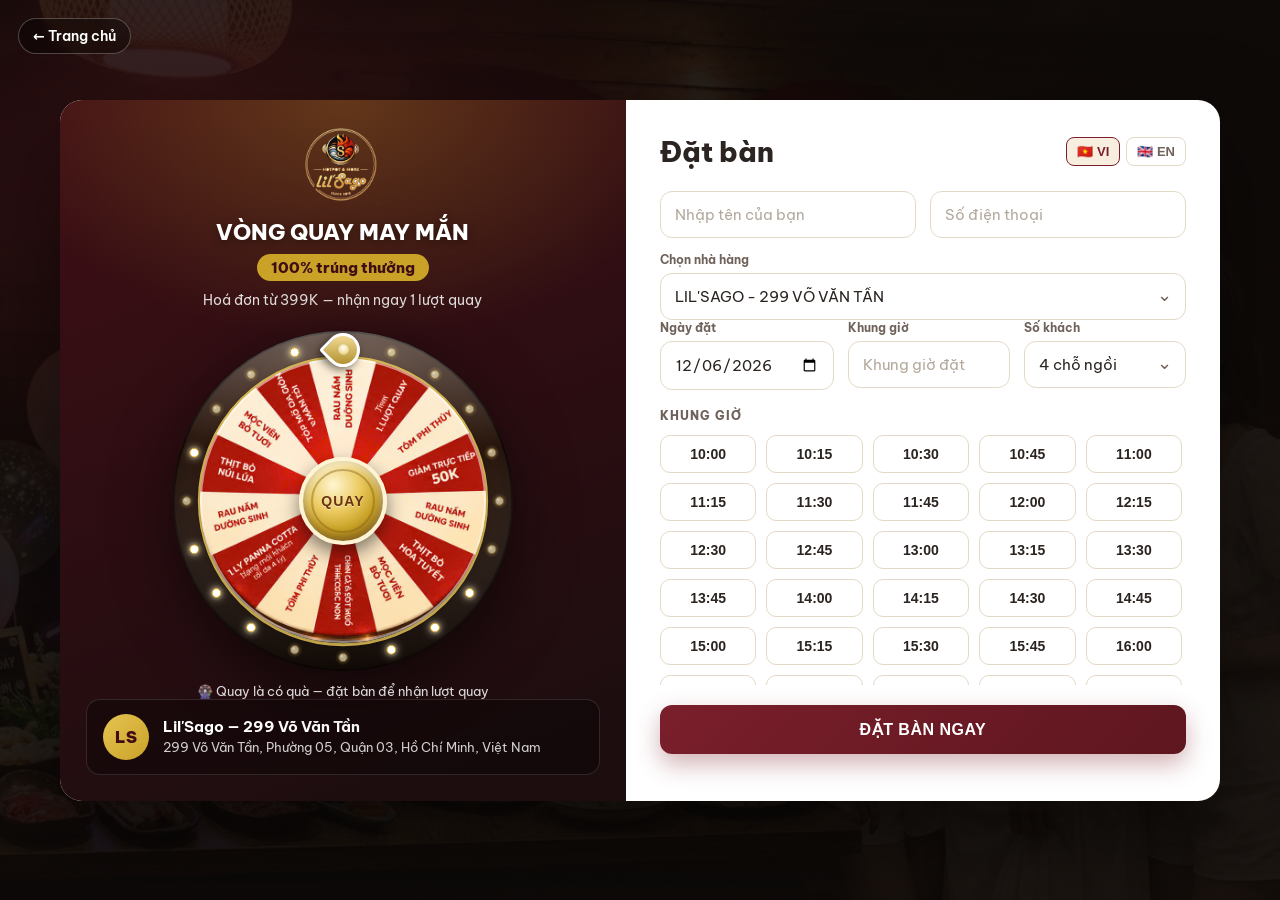
==== dat-ban.html @ 53afe204 "Initial commit: Lil'Sago Hotpot & More website Landing page + booking page (lucky wheel, time slots)" ====
<!DOCTYPE html>
<html lang="vi">
<head>
  <meta charset="UTF-8" />
  <meta name="viewport" content="width=device-width, initial-scale=1.0" />
  <meta name="description" content="Đặt bàn Lil'Sago · Hotpot & More — 299 Võ Văn Tần, Quận 3, TP.HCM. Chọn khung giờ, số khách và quay vòng quay may mắn nhận ưu đãi." />
  <title>Đặt bàn — Lil'Sago · Hotpot &amp; More</title>
  <link rel="preconnect" href="https://fonts.googleapis.com" />
  <link rel="preconnect" href="https://fonts.gstatic.com" crossorigin />
  <link href="https://fonts.googleapis.com/css2?family=Be+Vietnam+Pro:wght@400;500;600;700;800;900&display=swap" rel="stylesheet" />
  <link rel="stylesheet" href="css/booking.css?v=2" />
</head>
<body>
  <div class="bg"></div>
  <div class="bg__overlay"></div>

  <a href="index.html" class="back-home" aria-label="Về trang chủ">← Trang chủ</a>

  <main class="bpage">
    <section class="bmodal" data-i18n-scope>
      <!-- ============ PANEL TRÁI: ƯU ĐÃI + VÒNG QUAY ============ -->
      <div class="bm-left">
        <div class="promo-banner">
          <div class="promo-banner__logo">
            <img src="assets/img/logo.png?v=3" alt="Lil'Sago" class="brand-logo"
                 onerror="this.style.display='none';this.nextElementSibling.style.display='flex'" />
            <span class="promo-banner__logo-fb">Lil'Sago<small>SINCE 2015</small></span>
          </div>
          <h2 class="promo-banner__title" data-i18n="promoTitle">VÒNG QUAY MAY MẮN</h2>
          <div class="promo-banner__badge" data-i18n="promoBadge">100% trúng thưởng</div>
          <p class="promo-banner__sub" data-i18n="promoSub">Hoá đơn từ 399K — nhận ngay 1 lượt quay</p>
        </div>

        <div class="wheel-wrap">
          <div class="wheel-frame" id="wheelFrame" aria-hidden="true"><!-- khung + bóng đèn (tĩnh) --></div>
          <div class="wheel" id="wheel"><!-- SVG bánh xe (quay) --></div>
          <div class="wheel-pointer" aria-hidden="true"></div>
          <button class="wheel-hub" id="spinBtn" aria-label="Quay">
            <span data-i18n="spin">QUAY</span>
          </button>
        </div>
        <p class="wheel-caption" data-i18n="wheelCaption">🎡 Vòng quay điều kỳ — đặt bàn để nhận lượt quay</p>
        <p class="wheel-result" id="wheelResult" hidden></p>

        <div class="bm-restaurant">
          <div class="bm-restaurant__logo">LS</div>
          <div class="bm-restaurant__info">
            <h3>Lil'Sago — 299 Võ Văn Tần</h3>
            <p>299 Võ Văn Tần, Phường 05, Quận 03, Hồ Chí Minh, Việt Nam</p>
          </div>
        </div>
      </div>

      <!-- ============ PANEL PHẢI: FORM ============ -->
      <div class="bm-right">
        <div class="bm-right__head">
          <h1 data-i18n="bookTitle">Đặt bàn</h1>
          <div class="lang-toggle" id="langToggle">
            <button class="lang is-active" data-lang="vi">🇻🇳 VI</button>
            <button class="lang" data-lang="en">🇬🇧 EN</button>
          </div>
        </div>

        <form id="bookForm" novalidate>
          <div class="brow">
            <div class="bfield">
              <input type="text" id="fName" name="name" placeholder="Nhập tên của bạn" data-i18n-ph="phName" required />
            </div>
            <div class="bfield">
              <input type="tel" id="fPhone" name="phone" placeholder="Số điện thoại" data-i18n-ph="phPhone" required />
            </div>
          </div>

          <div class="bfield">
            <label class="blabel" data-i18n="lblRestaurant">Chọn nhà hàng</label>
            <div class="bselect">
              <select id="fRestaurant" name="restaurant">
                <option>LIL'SAGO - 299 VÕ VĂN TẦN</option>
              </select>
            </div>
          </div>

          <div class="brow brow--3">
            <div class="bfield">
              <label class="blabel" data-i18n="lblDate">Ngày đặt</label>
              <input type="date" id="fDate" name="date" />
            </div>
            <div class="bfield">
              <label class="blabel" data-i18n="lblTime">Khung giờ</label>
              <input type="text" id="fTime" name="time" placeholder="Khung giờ đặt" data-i18n-ph="phTime" readonly />
            </div>
            <div class="bfield">
              <label class="blabel" data-i18n="lblGuests">Số khách</label>
              <div class="bselect">
                <select id="fGuests" name="guests"><!-- options by JS --></select>
              </div>
            </div>
          </div>

          <p class="slots-title" data-i18n="slotsTitle">KHUNG GIỜ</p>
          <div class="slots" id="slots"><!-- time slots by JS --></div>

          <button type="submit" class="btn-book" id="submitBtn" data-i18n="submit">ĐẶT BÀN NGAY</button>
          <p class="book-msg" id="bookMsg" hidden></p>
        </form>
      </div>
    </section>
  </main>

  <div class="fireworks-layer" id="fireworksLayer" aria-hidden="true"></div>

  <script src="js/booking.js?v=3"></script>
</body>
</html>
---- css/booking.css ----
/* =========================================================
   Lil'Sago — Trang Đặt bàn (mô phỏng widget iPOS)
   ========================================================= */
:root {
  --red: #7a1f2b;
  --red-dark: #5e161f;
  --red-deep: #3f0e15;
  --gold: #c9a227;
  --gold-light: #e6c352;
  --gold-dark: #a5831c;
  --cream: #f7eedf;
  --ink: #2b2420;
  --muted: #6f625a;
  --line: #e4d9c6;
  --font: "Be Vietnam Pro", "Segoe UI", system-ui, -apple-system, Arial, sans-serif;
}

* { margin: 0; padding: 0; box-sizing: border-box; }
body { font-family: var(--font); color: var(--ink); min-height: 100vh; }

/* ----- Nền tối kiểu ẩm thực (thay bằng ảnh thật nếu có) ----- */
.bg {
  position: fixed; inset: 0; z-index: -2;
  background:
    radial-gradient(900px 500px at 15% 20%, rgba(122, 31, 43, 0.55), transparent 60%),
    radial-gradient(700px 500px at 85% 80%, rgba(201, 162, 39, 0.25), transparent 60%),
    linear-gradient(135deg, #1c1512, #2b201b 55%, #17110e);
  /* Thả ảnh nền tối vào assets/img/bg-food.jpg là tự đổi (gradient là fallback) */
  background-image:
    radial-gradient(900px 500px at 15% 20%, rgba(122, 31, 43, 0.55), transparent 60%),
    linear-gradient(135deg, rgba(20,15,13,0.82), rgba(23,17,14,0.9)),
    url("../assets/img/bg-food.jpg");
  background-size: cover; background-position: center;
}

/* Logo thật */
.promo-banner__logo { min-height: 46px; display: flex; justify-content: center; align-items: center; margin-bottom: 6px; }
.brand-logo { height: 78px; width: auto; display: block; }
.promo-banner__logo-fb { display: none; flex-direction: column; align-items: center; line-height: 1; font-weight: 900; font-size: 26px; color: var(--gold-light); }
.promo-banner__logo-fb small { font-size: 10px; letter-spacing: 4px; color: rgba(255,255,255,0.6); margin-top: 4px; font-weight: 600; }
.promo-banner__sub { margin-top: 10px; font-size: 13.5px; color: rgba(255,255,255,0.85); }
.bg__overlay { position: fixed; inset: 0; z-index: -1; background: rgba(0,0,0,0.35); }

.back-home {
  position: fixed; top: 18px; left: 18px; z-index: 10;
  color: #fff; text-decoration: none; font-weight: 600; font-size: 14px;
  background: rgba(0,0,0,0.35); border: 1px solid rgba(255,255,255,0.25);
  padding: 8px 14px; border-radius: 999px; backdrop-filter: blur(6px);
  transition: background 0.2s ease;
}
.back-home:hover { background: rgba(0,0,0,0.55); }

/* ----- Layout ----- */
.bpage { min-height: 100vh; display: grid; place-items: center; padding: 60px 20px; }
.bmodal {
  width: 100%; max-width: 1160px;
  display: grid; grid-template-columns: 1fr 1.05fr;
  background: #fff; border-radius: 22px; overflow: hidden;
  box-shadow: 0 40px 90px rgba(0,0,0,0.5);
}

/* ============ PANEL TRÁI ============ */
.bm-left {
  position: relative;
  padding: 28px 26px 26px;
  color: #fff;
  background:
    radial-gradient(600px 400px at 50% 0%, rgba(201,162,39,0.28), transparent 60%),
    linear-gradient(160deg, var(--red-deep), #1d0d0f 90%);
  display: flex; flex-direction: column; align-items: center;
}

.promo-banner { text-align: center; margin-bottom: 8px; }
.promo-banner__logo {
  font-weight: 900; font-size: 26px; letter-spacing: 0.5px;
  color: var(--gold-light);
  display: flex; flex-direction: column; align-items: center; line-height: 1;
}
.promo-banner__logo span { font-size: 10px; letter-spacing: 4px; color: rgba(255,255,255,0.6); margin-top: 4px; font-weight: 600; }
.promo-banner__title { font-size: 22px; font-weight: 800; margin: 12px 0 8px; color: #fff; text-shadow: 0 2px 8px rgba(0,0,0,0.4); }
.promo-banner__badge {
  display: inline-block; background: var(--gold); color: var(--red-deep);
  font-weight: 800; padding: 4px 14px; border-radius: 999px; font-size: 15px;
}
.promo-banner__price { margin-top: 12px; display: flex; gap: 12px; align-items: baseline; justify-content: center; }
.promo-banner__price .old { text-decoration: line-through; opacity: 0.6; font-size: 15px; }
.promo-banner__price .new { font-size: 30px; font-weight: 900; color: var(--gold-light); }

/* ----- Vòng quay ----- */
.wheel-wrap { position: relative; width: 340px; height: 340px; margin: 14px 0 6px; }
.wheel-frame { position: absolute; inset: 0; z-index: 0; filter: drop-shadow(0 16px 30px rgba(0,0,0,0.55)); }
.wheel-frame svg { width: 100%; height: 100%; display: block; }
.wheel {
  position: absolute; inset: 8%; z-index: 1; border-radius: 50%;
  transition: transform 4.2s cubic-bezier(0.16, 1, 0.3, 1);
  background-size: cover; background-position: center; background-repeat: no-repeat;
}
.wheel svg { display: block; width: 100%; height: 100%; border-radius: 50%; }
/* Khi dùng ảnh thật (wheel-disc.png) — viền + bóng nhẹ để hoà với khung ngoài */
.wheel--photo { box-shadow: inset 0 0 0 2px rgba(255,255,255,0.5), 0 2px 10px rgba(0,0,0,0.35); }

/* Bóng đèn: idle mờ nhẹ, is-lit thì sáng rực (JS toggle class .is-lit trên .bulb) */
.bulb { opacity: 0.55; transition: opacity 0.12s ease, filter 0.12s ease; }
.bulb.is-lit { opacity: 1; filter: drop-shadow(0 0 5px #ffe9a8) brightness(1.3); }
.bulb-glow, .bulb-spark { opacity: 0.35; }
.wheel-pointer {
  position: absolute; top: 2px; left: 50%; z-index: 4;
  width: 30px; height: 30px;
  transform: translateX(-50%) rotate(45deg);
  background: linear-gradient(135deg, #ffe9a8, #a5831c);
  border: 3px solid #fff; border-radius: 50% 50% 50% 3px;
  box-shadow: 0 4px 9px rgba(0,0,0,0.55);
}
.wheel-pointer {
  width: 34px; height: 34px;
}
.wheel-pointer::after {
  content: ""; position: absolute; top: 50%; left: 50%;
  width: 12px; height: 12px; border-radius: 50%;
  background: radial-gradient(circle at 40% 35%, #fffdf3, #e6c352);
  box-shadow: inset 0 -1px 2px rgba(120,90,20,0.5);
  transform: translate(-50%, -50%);
}
.wheel-hub {
  position: absolute; top: 50%; left: 50%; transform: translate(-50%, -50%);
  width: 88px; height: 88px; border-radius: 50%; z-index: 3;
  background: radial-gradient(circle at 38% 30%, #fff6d3 0%, #eccb62 35%, #c9a227 60%, #9c7418 85%, #7a5a12 100%);
  border: 4px solid #fdf4d6;
  color: #6b3410; font-weight: 900; font-size: 14px; letter-spacing: 1px;
  cursor: pointer;
  box-shadow: 0 8px 18px rgba(0,0,0,0.5), inset 0 -4px 9px rgba(90,60,10,0.55), inset 0 4px 8px rgba(255,255,255,0.75);
  text-shadow: 0 1px 0 rgba(255,255,255,0.5);
  transition: transform 0.15s ease;
}
.wheel-hub::before {
  content: ""; position: absolute; inset: 8px; border-radius: 50%;
  border: 2px solid rgba(122,90,18,0.4); pointer-events: none;
}
.wheel-hub span { position: relative; z-index: 1; }
.wheel-hub:hover { transform: translate(-50%, -50%) scale(1.05); }
.wheel-hub:disabled { cursor: not-allowed; }
.wheel-caption { font-size: 13px; opacity: 0.85; text-align: center; margin-top: 6px; }
.wheel-result {
  margin-top: 8px; text-align: center; font-weight: 800; font-size: 15px;
  color: var(--red-deep); background: var(--gold-light);
  padding: 8px 16px; border-radius: 999px;
}

/* ----- Thẻ nhà hàng ----- */
.bm-restaurant {
  margin-top: auto; width: 100%;
  display: flex; align-items: center; gap: 14px;
  background: rgba(0,0,0,0.3); border: 1px solid rgba(255,255,255,0.12);
  border-radius: 14px; padding: 14px 16px;
}
.bm-restaurant__logo {
  width: 46px; height: 46px; flex: 0 0 46px; border-radius: 50%;
  display: grid; place-items: center; font-weight: 900; color: var(--red-deep);
  background: linear-gradient(135deg, var(--gold-light), var(--gold));
}
.bm-restaurant__info h3 { font-size: 15px; margin-bottom: 3px; }
.bm-restaurant__info p { font-size: 12.5px; opacity: 0.8; line-height: 1.4; }

/* ============ PANEL PHẢI (FORM) ============ */
.bm-right { padding: 34px 34px 30px; display: flex; flex-direction: column; }
.bm-right__head { display: flex; align-items: center; justify-content: space-between; margin-bottom: 22px; }
.bm-right__head h1 { font-size: 28px; font-weight: 800; color: var(--ink); }

.lang-toggle { display: flex; gap: 6px; }
.lang {
  border: 1px solid var(--line); background: #fff; color: var(--muted);
  padding: 6px 10px; border-radius: 8px; font-size: 13px; font-weight: 600; cursor: pointer;
  transition: 0.2s;
}
.lang.is-active { border-color: var(--red); color: var(--red); background: var(--cream); }

.brow { display: grid; grid-template-columns: 1fr 1fr; gap: 14px; margin-bottom: 14px; }
.brow--3 { grid-template-columns: 1fr 1fr 1fr; }
.bfield { display: flex; flex-direction: column; gap: 6px; }
.blabel { font-size: 12px; font-weight: 700; color: var(--muted); text-transform: none; }

.bfield input, .bselect select {
  width: 100%; padding: 13px 14px;
  border: 1.5px solid var(--line); border-radius: 12px;
  font-family: inherit; font-size: 15px; color: var(--ink); background: #fff;
  transition: border 0.2s ease, box-shadow 0.2s ease;
}
.bfield input::placeholder { color: #b3a99c; }
.bfield input:focus, .bselect select:focus {
  outline: none; border-color: var(--gold); box-shadow: 0 0 0 3px rgba(201,162,39,0.22);
}
.bfield input.is-invalid { border-color: var(--red); box-shadow: 0 0 0 3px rgba(122,31,43,0.18); }
.bselect { position: relative; }
.bselect select { appearance: none; -webkit-appearance: none; padding-right: 34px; cursor: pointer; }
.bselect::after {
  content: "⌄"; position: absolute; right: 14px; top: 46%; transform: translateY(-50%);
  color: var(--muted); font-size: 18px; pointer-events: none;
}

.slots-title { font-size: 12px; font-weight: 800; color: var(--muted); letter-spacing: 1px; margin: 18px 0 12px; }
.slots {
  display: grid; grid-template-columns: repeat(5, 1fr); gap: 10px;
  max-height: 250px; overflow-y: auto; padding-right: 4px;
}
.slot {
  border: 1.5px solid var(--line); background: #fff; color: var(--ink);
  padding: 10px 0; border-radius: 10px; font-size: 14px; font-weight: 600;
  cursor: pointer; text-align: center; transition: 0.15s;
}
.slot:hover { border-color: var(--gold); color: var(--red); }
.slot.is-active { background: var(--red); border-color: var(--red); color: #fff; }
.slot.is-past { opacity: 0.35; cursor: not-allowed; text-decoration: line-through; }

.btn-book {
  margin-top: 20px; width: 100%;
  background: linear-gradient(135deg, var(--red), var(--red-dark));
  color: #fff; border: 0; padding: 15px; border-radius: 12px;
  font-size: 16px; font-weight: 800; cursor: pointer; letter-spacing: 0.5px;
  box-shadow: 0 10px 24px rgba(122,31,43,0.35); transition: transform 0.15s ease, box-shadow 0.2s ease;
}
.btn-book:hover { transform: translateY(-2px); box-shadow: 0 14px 30px rgba(122,31,43,0.45); }
.btn-book:disabled { opacity: 0.7; cursor: progress; transform: none; }

.book-msg { margin-top: 14px; text-align: center; font-weight: 700; color: #1e7a3f; }
.book-msg.is-error { color: var(--red); }

/* ===== Pháo hoa khi trúng thưởng ===== */
.fireworks-layer { position: fixed; inset: 0; z-index: 999; pointer-events: none; overflow: hidden; }
.fw-particle {
  position: absolute; width: 8px; height: 8px; border-radius: 50%;
  background: var(--fw-color, #ffd76a);
  box-shadow: 0 0 10px 2px var(--fw-color, #ffd76a);
  transform: translate(-50%, -50%) rotate(var(--angle)) translateX(0) scale(1);
  opacity: 1;
  animation: fw-burst 0.95s ease-out forwards;
}
@keyframes fw-burst {
  0%   { transform: translate(-50%, -50%) rotate(var(--angle)) translateX(0) scale(1); opacity: 1; }
  70%  { opacity: 1; }
  100% { transform: translate(-50%, -50%) rotate(var(--angle)) translateX(var(--dist)) scale(0.15); opacity: 0; }
}

/* Scrollbar cho lưới giờ */
.slots::-webkit-scrollbar { width: 8px; }
.slots::-webkit-scrollbar-thumb { background: var(--line); border-radius: 8px; }

/* ============ RESPONSIVE ============ */
@media (max-width: 900px) {
  .bmodal { grid-template-columns: 1fr; max-width: 560px; }
  .bm-left { padding-bottom: 30px; }
}
@media (max-width: 560px) {
  .bpage { padding: 20px 12px; }
  .bm-right { padding: 24px 20px; }
  .brow, .brow--3 { grid-template-columns: 1fr; }
  .slots { grid-template-columns: repeat(4, 1fr); }
  .bm-right__head h1 { font-size: 24px; }
  .wheel-wrap { width: 300px; height: 300px; }
}
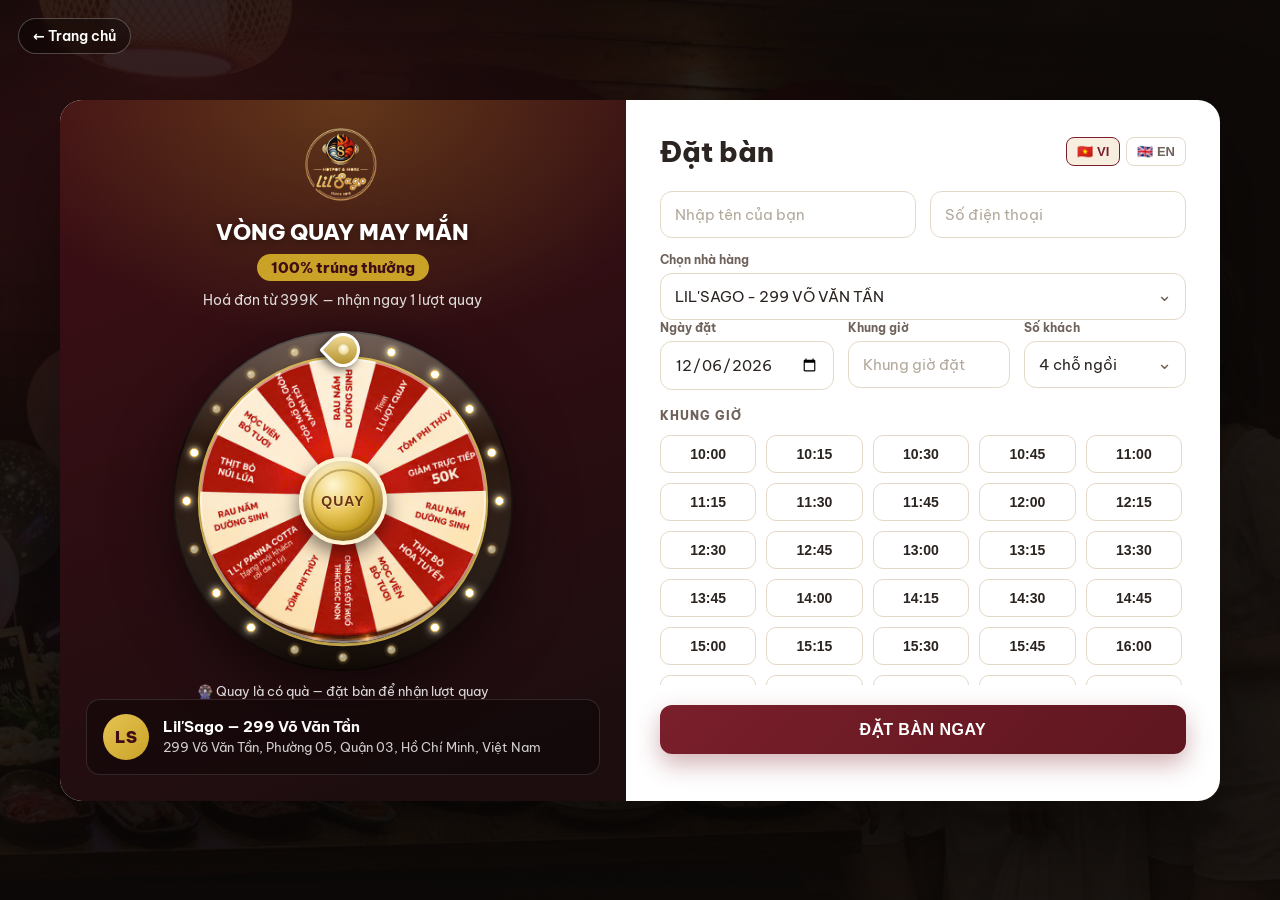
==== commit 49272942: "Wire up Google Analytics 4 and Facebook Pixel tracking Adds js/analytics.js (loaded on both pages) p" ====
--- a/dat-ban.html
+++ b/dat-ban.html
@@ -9,6 +9,7 @@
   <link rel="preconnect" href="https://fonts.gstatic.com" crossorigin />
   <link href="https://fonts.googleapis.com/css2?family=Be+Vietnam+Pro:wght@400;500;600;700;800;900&display=swap" rel="stylesheet" />
   <link rel="stylesheet" href="css/booking.css?v=2" />
+  <script src="js/analytics.js?v=1"></script>
 </head>
 <body>
   <div class="bg"></div>
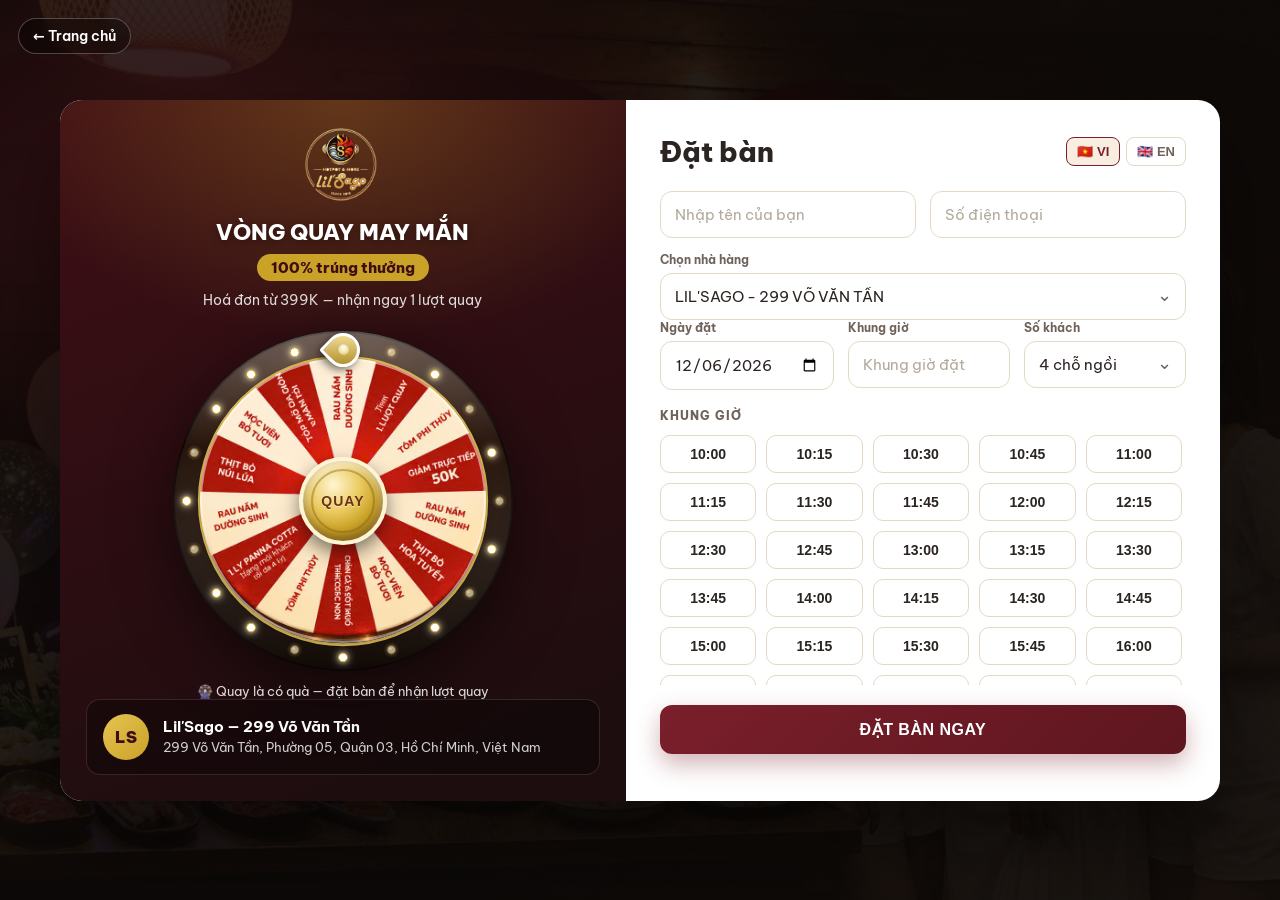
==== commit ccaa1ab6: "Gắn mã theo dõi Metricool vào các trang Co-Authored-By: Claude Opus 5.5 <noreply@anthropic.com> Clau" ====
--- a/dat-ban.html
+++ b/dat-ban.html
@@ -10,6 +10,8 @@
   <link href="https://fonts.googleapis.com/css2?family=Be+Vietnam+Pro:wght@400;500;600;700;800;900&display=swap" rel="stylesheet" />
   <link rel="stylesheet" href="css/booking.css?v=2" />
   <script src="js/analytics.js?v=1"></script>
+  <!-- Metricool tracking -->
+  <script>function loadScript(a){var b=document.getElementsByTagName("head")[0],c=document.createElement("script");c.type="text/javascript",c.src="https://tracker.metricool.com/resources/be.js",c.onreadystatechange=a,c.onload=a,b.appendChild(c)}loadScript(function(){beTracker.t({hash:"df24e818064cf633b956434a86a965a9"})});</script>
 </head>
 <body>
   <div class="bg"></div>
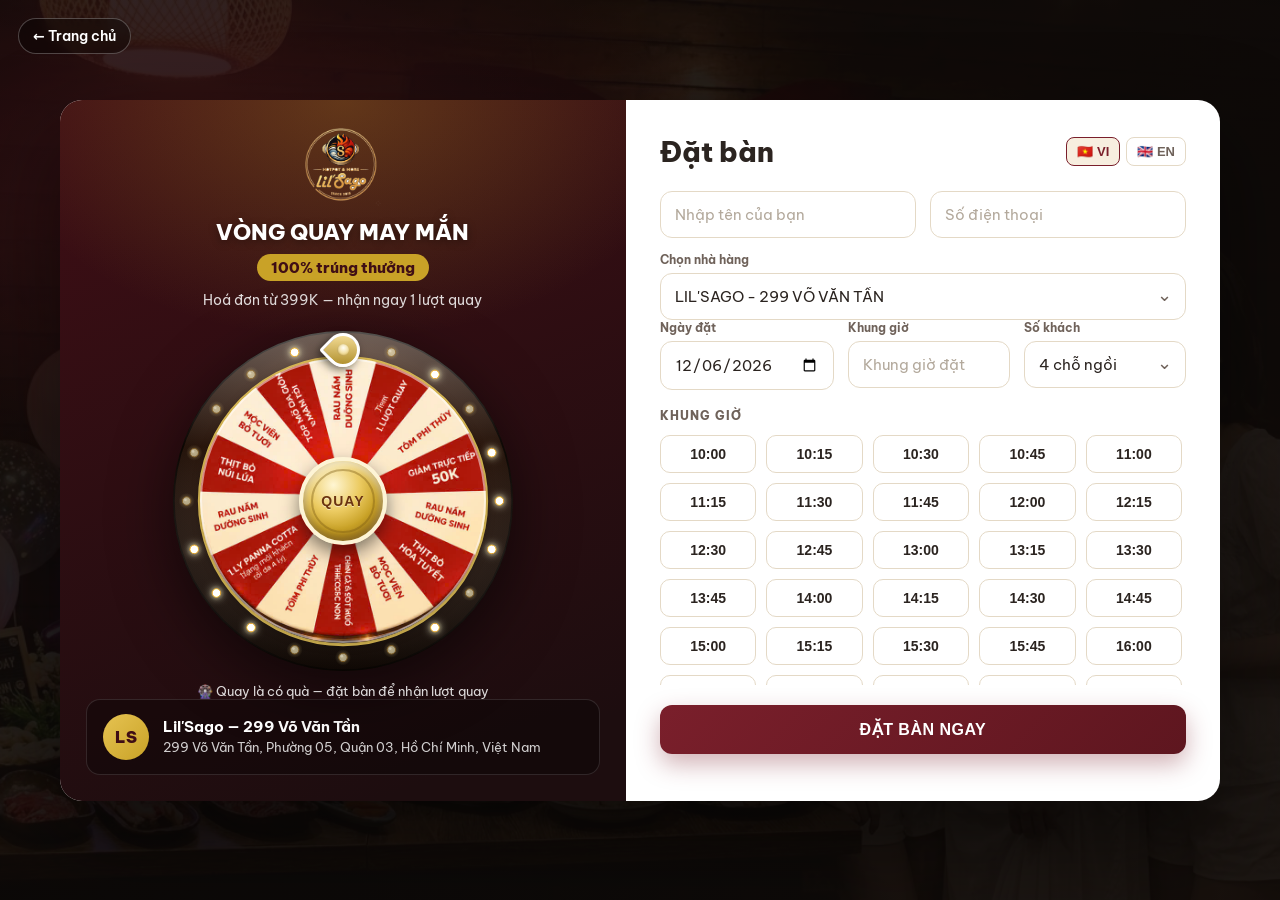
==== commit 3ba5edf6: "Gửi đơn đặt bàn thẳng vào FnB App + mã nguồn khách (utm) - analytics.js: bắt utm_source/utm_campaign" ====
--- a/dat-ban.html
+++ b/dat-ban.html
@@ -9,7 +9,7 @@
   <link rel="preconnect" href="https://fonts.gstatic.com" crossorigin />
   <link href="https://fonts.googleapis.com/css2?family=Be+Vietnam+Pro:wght@400;500;600;700;800;900&display=swap" rel="stylesheet" />
   <link rel="stylesheet" href="css/booking.css?v=2" />
-  <script src="js/analytics.js?v=1"></script>
+  <script src="js/analytics.js?v=2"></script>
   <!-- Metricool tracking -->
   <script>function loadScript(a){var b=document.getElementsByTagName("head")[0],c=document.createElement("script");c.type="text/javascript",c.src="https://tracker.metricool.com/resources/be.js",c.onreadystatechange=a,c.onload=a,b.appendChild(c)}loadScript(function(){beTracker.t({hash:"df24e818064cf633b956434a86a965a9"})});</script>
 </head>
@@ -112,6 +112,6 @@
 
   <div class="fireworks-layer" id="fireworksLayer" aria-hidden="true"></div>
 
-  <script src="js/booking.js?v=3"></script>
+  <script src="js/booking.js?v=4"></script>
 </body>
 </html>
